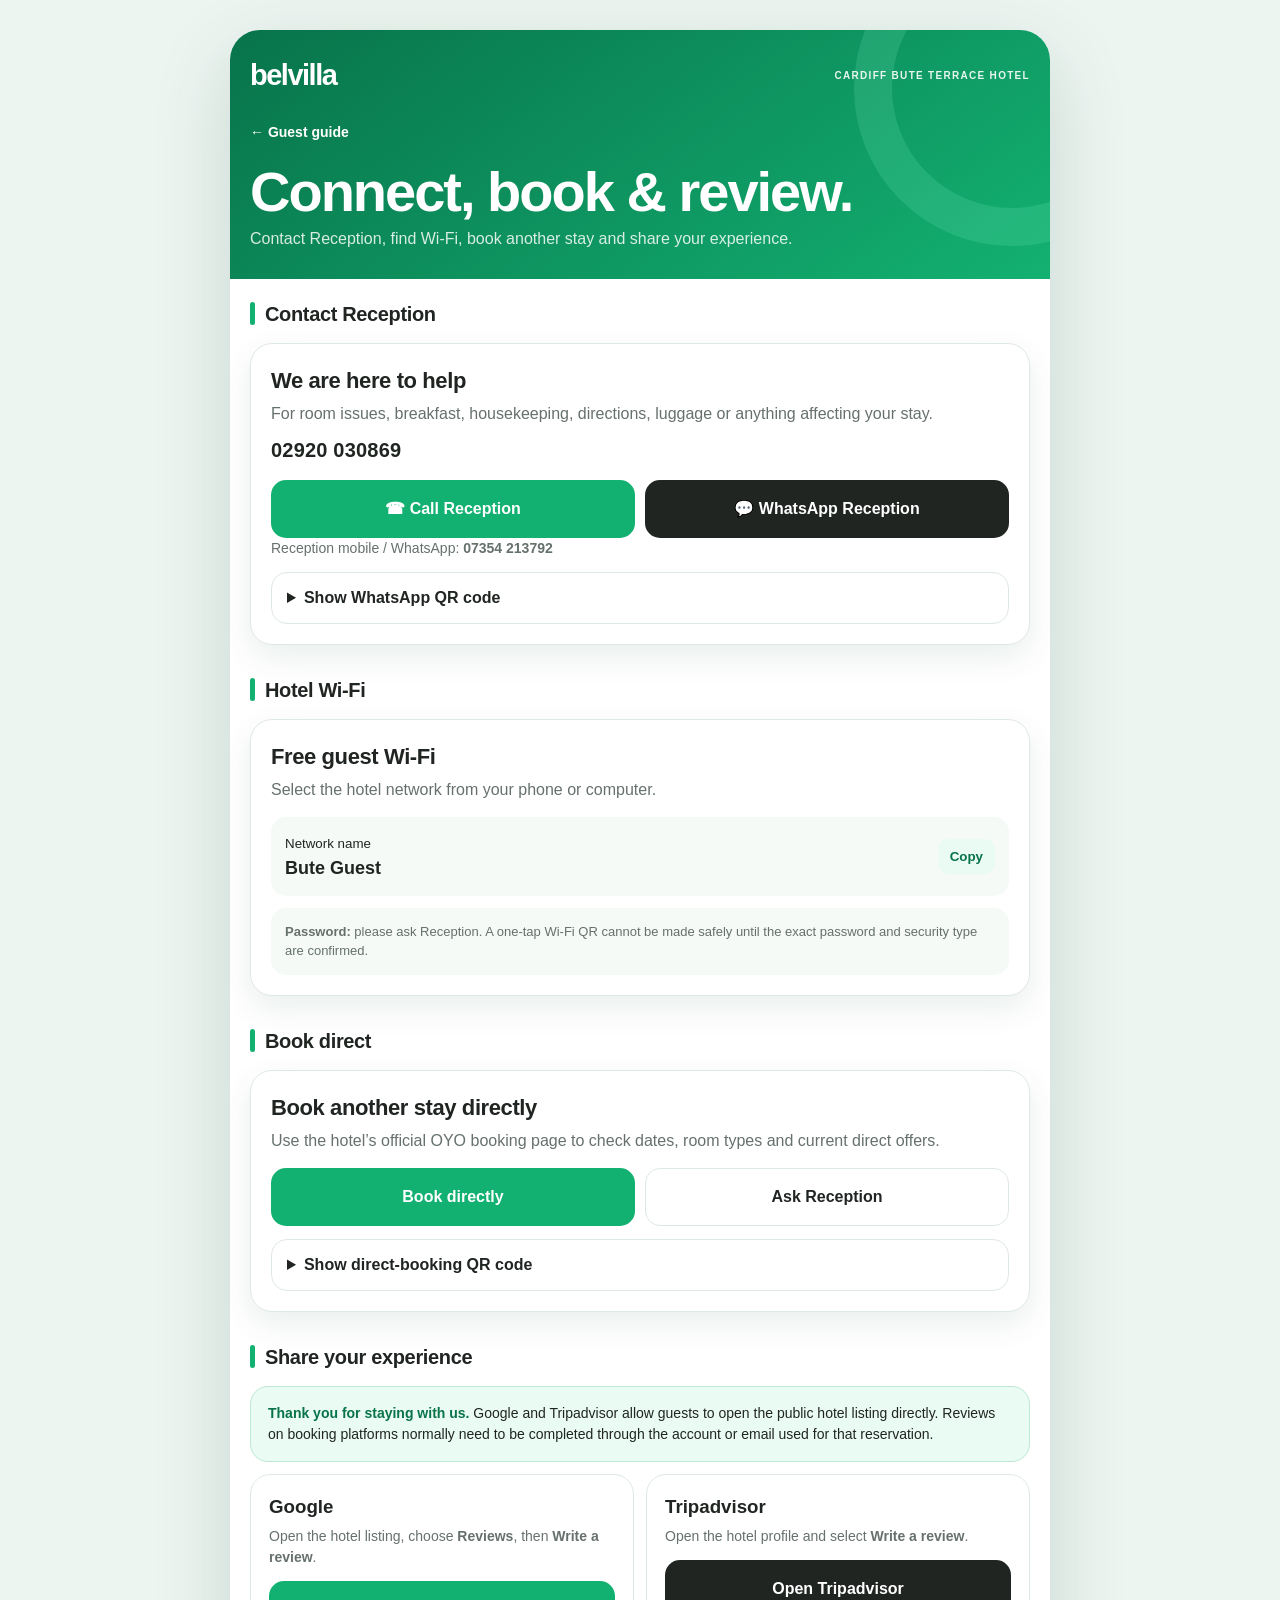
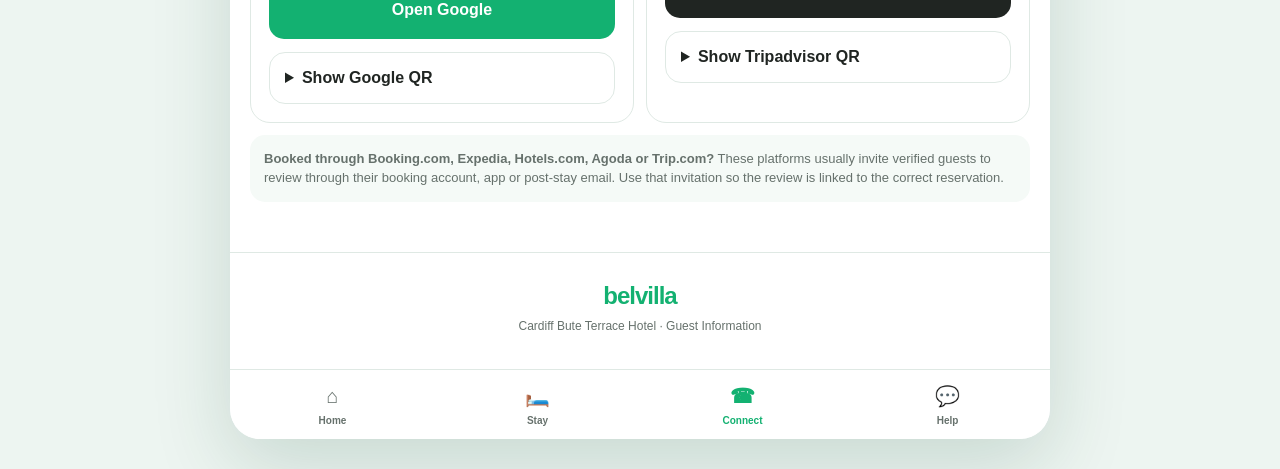
==== guest-guide/connect.html @ 3f39a5e8 "Add contact booking Wi-Fi and reviews hub" ====
<!doctype html><html lang="en-GB"><head><meta charset="utf-8"><meta name="viewport" content="width=device-width,initial-scale=1,viewport-fit=cover"><meta name="theme-color" content="#13b171"><meta name="robots" content="noindex,nofollow"><meta name="description" content="Reception contact, Wi-Fi, direct booking and review links for Cardiff Bute Terrace Hotel by Belvilla."><title>Contact, Book & Review | Guest Guide</title><link rel="stylesheet" href="styles.css"><style>.button-grid{display:grid;grid-template-columns:1fr 1fr;gap:10px;margin-top:15px}.big-button{display:flex;min-height:58px;align-items:center;justify-content:center;padding:14px;border-radius:15px;text-decoration:none;text-align:center;font-weight:850;background:#13b171;color:#fff}.big-button.secondary{background:#202522}.big-button.light{border:1px solid #dfe9e4;background:#fff;color:#202522}.detail{margin-top:10px;color:#66716c;font-size:14px}.qr-toggle{margin-top:13px;border:1px solid #dfe9e4;border-radius:16px;background:#fff}.qr-toggle summary{cursor:pointer;padding:13px 15px;font-weight:800}.qr-body{padding:0 15px 15px;text-align:center}.qr-body img{display:block;width:210px;max-width:100%;height:auto;margin:2px auto 10px;border:10px solid #fff;border-radius:12px}.qr-body small{display:block;color:#66716c}.service-card{padding:20px;border:1px solid #dfe9e4;border-radius:22px;background:#fff;box-shadow:0 12px 32px rgba(10,73,48,.09)}.service-card+.service-card{margin-top:12px}.service-card h3{margin:0 0 5px;font-size:22px;letter-spacing:-.4px}.service-card p{margin:0;color:#66716c}.number{display:block;margin-top:9px;font-size:20px;font-weight:850;letter-spacing:.2px}.wifi-name{display:flex;align-items:center;justify-content:space-between;gap:12px;margin-top:15px;padding:14px;border-radius:15px;background:#f5faf7}.wifi-name strong{font-size:18px}.copy{border:0;border-radius:11px;padding:10px 12px;background:#eafbf4;color:#08734b;font-weight:850;cursor:pointer}.platform-note{margin-top:12px;padding:14px;border-radius:15px;background:#f5faf7;color:#66716c;font-size:13px}.review-grid{display:grid;grid-template-columns:1fr 1fr;gap:12px}.review-card{padding:18px;border:1px solid #dfe9e4;border-radius:20px;background:#fff}.review-card h3{margin:0 0 5px}.review-card p{margin:0 0 13px;color:#66716c;font-size:14px}@media(max-width:520px){.button-grid,.review-grid{grid-template-columns:1fr}}</style></head><body><div class="app"><header class="top"><div class="brandrow"><div class="brand">belvilla</div><div class="hotel">Cardiff Bute Terrace Hotel</div></div><a class="back" href="index.html">← Guest guide</a><h1>Connect, book & review.</h1><p>Contact Reception, find Wi-Fi, book another stay and share your experience.</p></header><main class="content"><section class="section"><h2>Contact Reception</h2><div class="service-card"><h3>We are here to help</h3><p>For room issues, breakfast, housekeeping, directions, luggage or anything affecting your stay.</p><span class="number">02920 030869</span><div class="button-grid"><a class="big-button" href="tel:+442920030869">☎ Call Reception</a><a class="big-button secondary" href="https://wa.me/447354213792?text=Hello%20Cardiff%20Bute%20Terrace%20Hotel%2C%20I%20need%20assistance%20with%20my%20stay." target="_blank" rel="noopener">💬 WhatsApp Reception</a></div><p class="detail">Reception mobile / WhatsApp: <strong>07354 213792</strong></p><details class="qr-toggle"><summary>Show WhatsApp QR code</summary><div class="qr-body"><img src="https://quickchart.io/qr?size=240&amp;margin=2&amp;ecLevel=H&amp;text=https%3A%2F%2Fwa.me%2F447354213792%3Ftext%3DHello%20Cardiff%20Bute%20Terrace%20Hotel%2C%20I%20need%20assistance%20with%20my%20stay." alt="QR code to message Reception on WhatsApp"><small>Scan from another phone to open WhatsApp.</small></div></details></div></section><section class="section"><h2>Hotel Wi-Fi</h2><div class="service-card"><h3>Free guest Wi-Fi</h3><p>Select the hotel network from your phone or computer.</p><div class="wifi-name"><div><small>Network name</small><br><strong id="wifiNetwork">Bute Guest</strong></div><button class="copy" type="button" onclick="copyWifi()">Copy</button></div><div class="platform-note"><strong>Password:</strong> please ask Reception. A one-tap Wi-Fi QR cannot be made safely until the exact password and security type are confirmed.</div></div></section><section class="section"><h2>Book direct</h2><div class="service-card"><h3>Book another stay directly</h3><p>Use the hotel’s official OYO booking page to check dates, room types and current direct offers.</p><div class="button-grid"><a class="big-button" href="https://www.oyorooms.com/gb/356166/" target="_blank" rel="noopener">Book directly</a><a class="big-button light" href="tel:+442920030869">Ask Reception</a></div><details class="qr-toggle"><summary>Show direct-booking QR code</summary><div class="qr-body"><img src="https://quickchart.io/qr?size=240&amp;margin=2&amp;ecLevel=H&amp;text=https%3A%2F%2Fwww.oyorooms.com%2Fgb%2F356166%2F" alt="QR code for direct booking"><small>Scan to open the official direct-booking page.</small></div></details></div></section><section class="section"><h2>Share your experience</h2><div class="notice"><strong>Thank you for staying with us.</strong> Google and Tripadvisor allow guests to open the public hotel listing directly. Reviews on booking platforms normally need to be completed through the account or email used for that reservation.</div><div class="review-grid" style="margin-top:12px"><article class="review-card"><h3>Google</h3><p>Open the hotel listing, choose <strong>Reviews</strong>, then <strong>Write a review</strong>.</p><a class="big-button" href="https://www.google.com/maps/search/?api=1&amp;query=Cardiff%20Bute%20Terrace%20Hotel%20By%20Belvilla" target="_blank" rel="noopener">Open Google</a><details class="qr-toggle"><summary>Show Google QR</summary><div class="qr-body"><img src="https://quickchart.io/qr?size=240&amp;margin=2&amp;ecLevel=H&amp;text=https%3A%2F%2Fwww.google.com%2Fmaps%2Fsearch%2F%3Fapi%3D1%26query%3DCardiff%20Bute%20Terrace%20Hotel%20By%20Belvilla" alt="QR code for Google hotel listing"></div></details></article><article class="review-card"><h3>Tripadvisor</h3><p>Open the hotel profile and select <strong>Write a review</strong>.</p><a class="big-button secondary" href="https://www.tripadvisor.co.uk/Hotel_Review-g186460-d34273105-Reviews-Cardiff_Bute_Terrace_Hotel_By_Belvilla-Cardiff_South_Wales_Wales.html" target="_blank" rel="noopener">Open Tripadvisor</a><details class="qr-toggle"><summary>Show Tripadvisor QR</summary><div class="qr-body"><img src="https://quickchart.io/qr?size=240&amp;margin=2&amp;ecLevel=H&amp;text=https%3A%2F%2Fwww.tripadvisor.co.uk%2FHotel_Review-g186460-d34273105-Reviews-Cardiff_Bute_Terrace_Hotel_By_Belvilla-Cardiff_South_Wales_Wales.html" alt="QR code for Tripadvisor hotel profile"></div></details></article></div><div class="platform-note"><strong>Booked through Booking.com, Expedia, Hotels.com, Agoda or Trip.com?</strong> These platforms usually invite verified guests to review through their booking account, app or post-stay email. Use that invitation so the review is linked to the correct reservation.</div></section></main><footer><div class="footer-brand">belvilla</div>Cardiff Bute Terrace Hotel · Guest Information</footer><nav class="footer-nav"><a href="index.html"><span>⌂</span>Home</a><a href="stay.html"><span>🛏️</span>Stay</a><a class="active" href="connect.html"><span>☎</span>Connect</a><a href="help.html"><span>💬</span>Help</a></nav></div><script>function copyWifi(){navigator.clipboard&&navigator.clipboard.writeText('Bute Guest');const b=document.querySelector('.copy');b.textContent='Copied';setTimeout(()=>b.textContent='Copy',1500)}</script></body></html>
---- guest-guide/styles.css ----
:root{--green:#13b171;--deep:#08734b;--mint:#83f1c5;--mint-soft:#eafbf4;--ink:#202522;--muted:#66716c;--line:#dfe9e4;--soft:#f5faf7;--white:#fff;--shadow:0 12px 32px rgba(10,73,48,.09);--radius:22px}*{box-sizing:border-box}html{scroll-behavior:smooth}body{margin:0;background:#edf5f1;color:var(--ink);font-family:Inter,-apple-system,BlinkMacSystemFont,"Segoe UI",Arial,sans-serif;line-height:1.5;-webkit-font-smoothing:antialiased}a{color:inherit}button,a{-webkit-tap-highlight-color:transparent}.app{max-width:820px;min-height:100vh;margin:auto;background:var(--white)}.top{position:relative;overflow:hidden;padding:24px 20px 28px;color:#fff;background:linear-gradient(145deg,var(--deep),var(--green))}.top:after{content:"";position:absolute;width:240px;height:240px;right:-120px;top:-100px;border:38px solid rgba(131,241,197,.16);border-radius:50%}.brandrow{position:relative;z-index:1;display:flex;align-items:center;justify-content:space-between;gap:14px}.brand{font-size:29px;font-weight:850;letter-spacing:-1.5px}.hotel{max-width:230px;text-align:right;font-size:10px;font-weight:700;line-height:1.4;letter-spacing:.13em;text-transform:uppercase;opacity:.9}.back{position:relative;z-index:1;display:inline-flex;align-items:center;gap:8px;margin-top:24px;color:#fff;text-decoration:none;font-size:14px;font-weight:700}.top h1{position:relative;z-index:1;margin:20px 0 7px;font-size:clamp(34px,9vw,56px);line-height:1;letter-spacing:-2px}.top p{position:relative;z-index:1;margin:0;max-width:580px;color:rgba(255,255,255,.84);font-size:16px}.home-hero{padding-bottom:35px}.home-hero h1{margin-top:38px}.content{padding:20px}.notice{padding:16px 17px;border:1px solid #bde8d3;border-radius:18px;background:var(--mint-soft);font-size:14px}.notice strong{color:var(--deep)}.section{margin:0 0 30px}.section h2{display:flex;align-items:center;gap:10px;margin:0 0 14px;font-size:20px;letter-spacing:-.35px}.section h2:before{content:"";width:5px;height:23px;border-radius:8px;background:var(--green)}.grid{display:grid;grid-template-columns:repeat(2,1fr);gap:12px}.menu-card,.info-card,.action{border:1px solid var(--line);border-radius:var(--radius);background:#fff;box-shadow:var(--shadow)}.menu-card{min-height:150px;padding:18px;text-decoration:none;transition:.16s transform}.menu-card:active,.action:active{transform:scale(.985)}.menu-card .emoji{display:grid;place-items:center;width:46px;height:46px;margin-bottom:22px;border-radius:15px;background:var(--mint-soft);font-size:23px}.menu-card strong{display:block;margin-bottom:4px;font-size:17px}.menu-card small{color:var(--muted);font-size:13px}.quick{display:grid;grid-template-columns:repeat(3,1fr);gap:10px}.action{display:flex;min-height:86px;padding:14px;align-items:center;justify-content:center;gap:8px;text-align:center;text-decoration:none;font-size:14px;font-weight:750}.action.primary{color:#fff;border-color:var(--green);background:var(--green)}.action.dark{color:#fff;border-color:var(--ink);background:var(--ink)}.feature{padding:20px;border:1px solid var(--line);border-radius:var(--radius);background:#fff;box-shadow:var(--shadow)}.feature h3{margin:0 0 7px;font-size:23px;letter-spacing:-.5px}.feature p{margin:0;color:var(--muted)}.time-grid{display:grid;grid-template-columns:1fr 1fr;gap:10px;margin-top:17px}.time{padding:15px;border-radius:16px;background:var(--soft)}.time small{display:block;margin-bottom:5px;color:var(--muted);font-size:11px;font-weight:800;letter-spacing:.1em;text-transform:uppercase}.time strong{font-size:18px}.list{display:grid;gap:11px}.row{display:grid;grid-template-columns:43px 1fr;gap:13px;padding:17px;border:1px solid var(--line);border-radius:19px;background:#fff}.row .icon{display:grid;place-items:center;width:43px;height:43px;border-radius:14px;background:var(--mint-soft);font-size:21px}.row h3{margin:0 0 3px;font-size:16px}.row p{margin:0;color:var(--muted);font-size:14px}.link-list{display:grid;gap:11px}.link{display:flex;align-items:center;justify-content:space-between;gap:15px;padding:16px 17px;border:1px solid var(--line);border-radius:18px;text-decoration:none;background:#fff}.link div{min-width:0}.link strong{display:block}.link small{display:block;color:var(--muted);white-space:normal}.arrow{color:var(--green);font-size:21px;font-weight:800}.tag{display:inline-flex;margin-top:7px;padding:4px 8px;border-radius:999px;color:var(--deep);background:var(--mint-soft);font-size:11px;font-weight:800}.emergency{padding:20px;border-radius:var(--radius);color:#fff;background:#242927}.emergency h3{margin:0 0 8px;font-size:24px}.emergency p{margin:0 0 14px;color:rgba(255,255,255,.72)}.emergency-grid{display:grid;grid-template-columns:1fr 1fr;gap:10px}.emergency a{display:block;padding:14px;border-radius:15px;color:var(--ink);text-align:center;text-decoration:none;background:var(--mint);font-weight:850}.faq details{margin-bottom:10px;padding:16px;border:1px solid var(--line);border-radius:17px;background:#fff}.faq summary{cursor:pointer;font-weight:800}.faq p{margin:11px 0 0;color:var(--muted);font-size:14px}.footer-nav{position:sticky;bottom:0;z-index:5;display:grid;grid-template-columns:repeat(4,1fr);border-top:1px solid var(--line);background:rgba(255,255,255,.96);backdrop-filter:blur(12px)}.footer-nav a{padding:11px 5px;text-align:center;text-decoration:none;color:var(--muted);font-size:10px;font-weight:800}.footer-nav span{display:block;margin-bottom:2px;font-size:20px}.footer-nav a.active{color:var(--green)}footer{padding:25px 20px 34px;border-top:1px solid var(--line);text-align:center;color:var(--muted);font-size:12px}.footer-brand{margin-bottom:3px;color:var(--green);font-size:24px;font-weight:850;letter-spacing:-1px}@media(max-width:520px){.content{padding:17px}.grid{grid-template-columns:1fr 1fr}.quick{grid-template-columns:1fr}.time-grid,.emergency-grid{grid-template-columns:1fr}.hotel{max-width:155px;font-size:8.5px}.menu-card{min-height:142px;padding:16px}.menu-card .emoji{margin-bottom:17px}}@media(min-width:821px){body{padding:30px 0}.app{overflow:hidden;border-radius:30px;box-shadow:0 26px 80px rgba(8,70,46,.16)}.footer-nav{border-radius:0 0 30px 30px}}
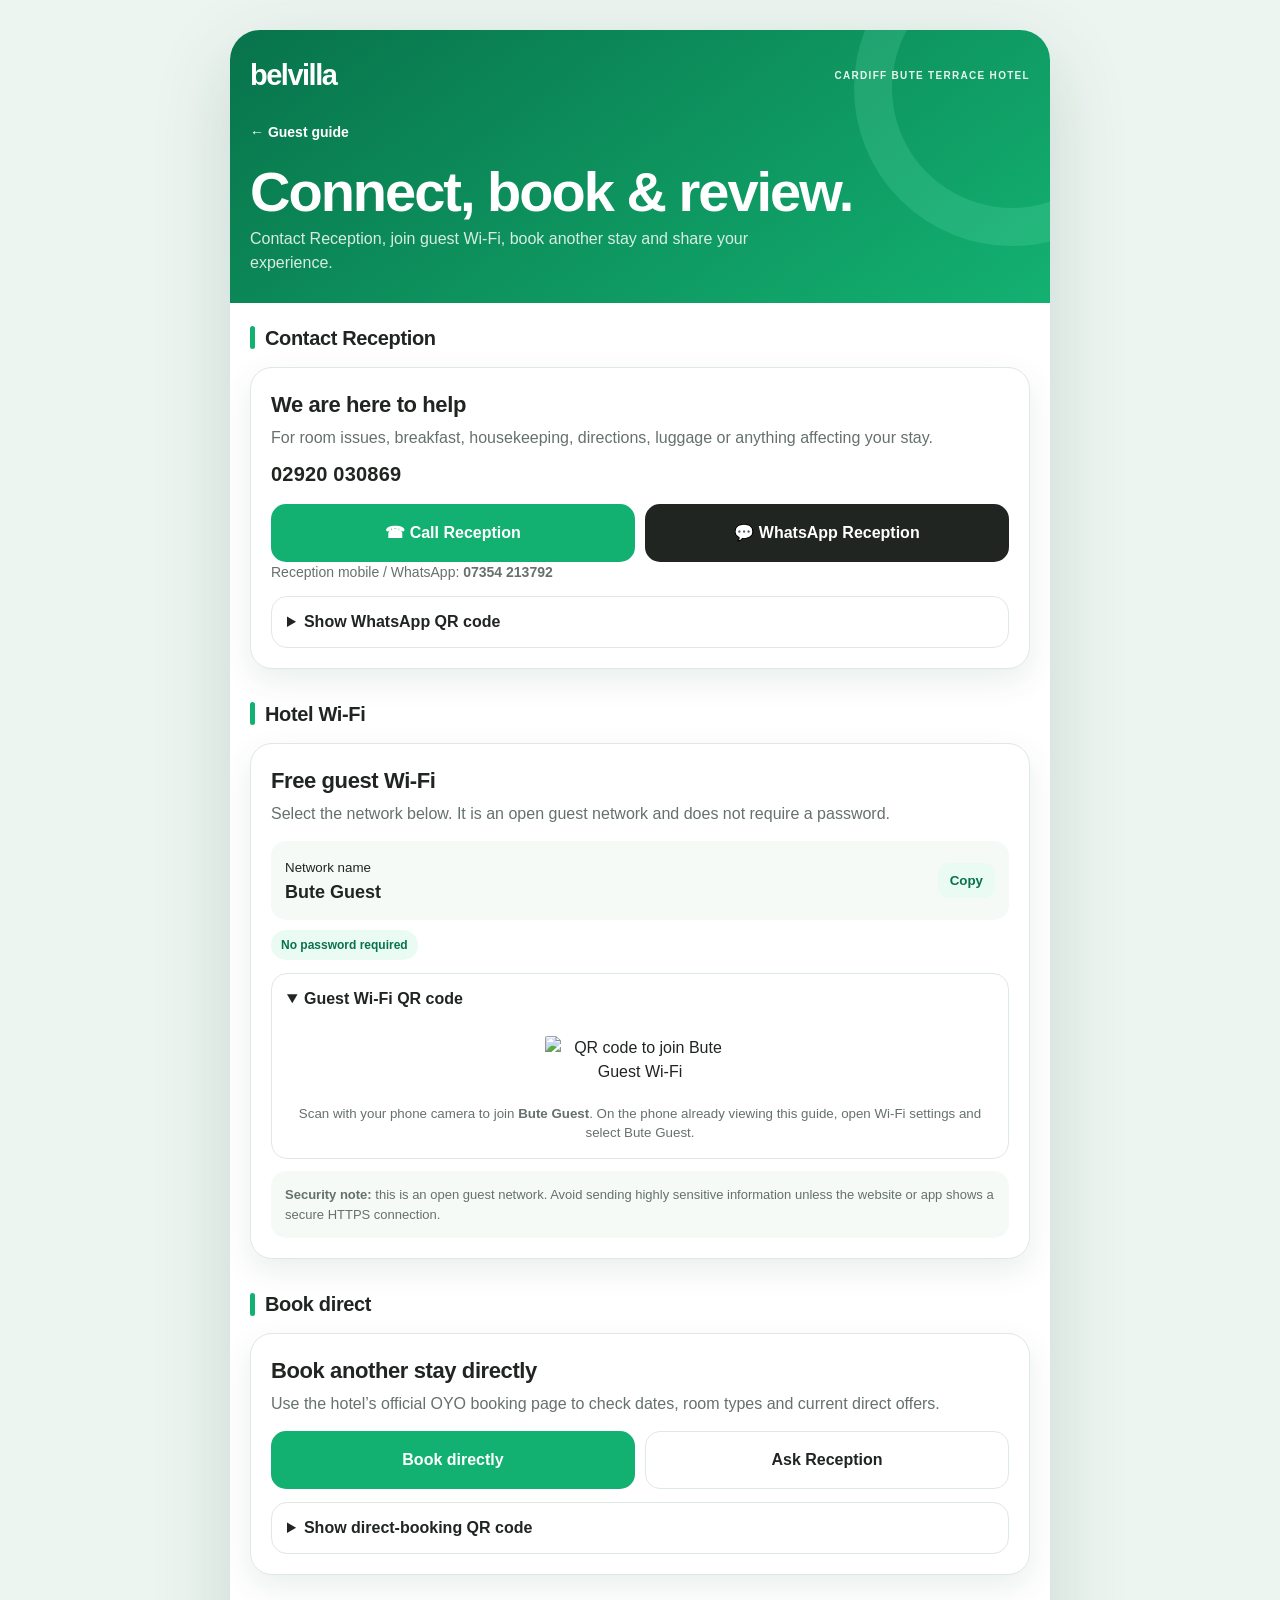
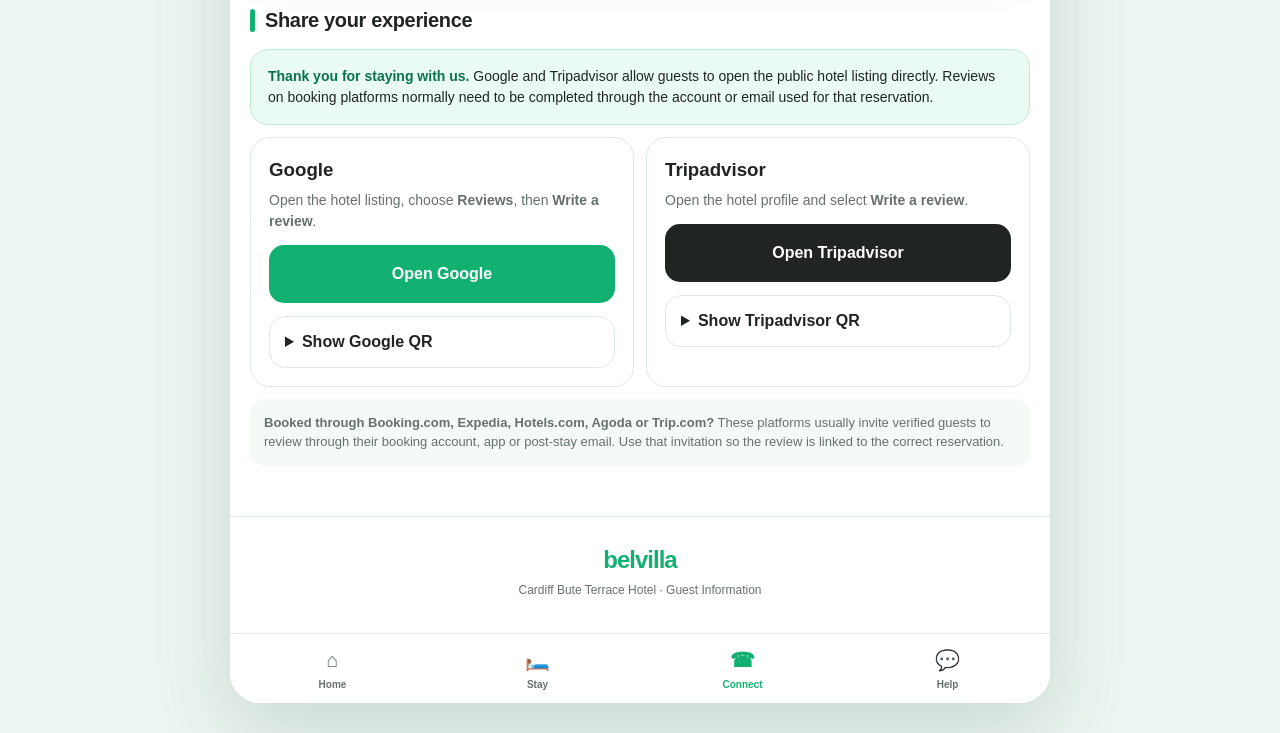
==== commit 4c7943f2: "Add open Wi-Fi QR and confirmed hotel contact details" ====
--- a/guest-guide/connect.html
+++ b/guest-guide/connect.html
@@ -1 +1 @@
-<!doctype html><html lang="en-GB"><head><meta charset="utf-8"><meta name="viewport" content="width=device-width,initial-scale=1,viewport-fit=cover"><meta name="theme-color" content="#13b171"><meta name="robots" content="noindex,nofollow"><meta name="description" content="Reception contact, Wi-Fi, direct booking and review links for Cardiff Bute Terrace Hotel by Belvilla."><title>Contact, Book & Review | Guest Guide</title><link rel="stylesheet" href="styles.css"><style>.button-grid{display:grid;grid-template-columns:1fr 1fr;gap:10px;margin-top:15px}.big-button{display:flex;min-height:58px;align-items:center;justify-content:center;padding:14px;border-radius:15px;text-decoration:none;text-align:center;font-weight:850;background:#13b171;color:#fff}.big-button.secondary{background:#202522}.big-button.light{border:1px solid #dfe9e4;background:#fff;color:#202522}.detail{margin-top:10px;color:#66716c;font-size:14px}.qr-toggle{margin-top:13px;border:1px solid #dfe9e4;border-radius:16px;background:#fff}.qr-toggle summary{cursor:pointer;padding:13px 15px;font-weight:800}.qr-body{padding:0 15px 15px;text-align:center}.qr-body img{display:block;width:210px;max-width:100%;height:auto;margin:2px auto 10px;border:10px solid #fff;border-radius:12px}.qr-body small{display:block;color:#66716c}.service-card{padding:20px;border:1px solid #dfe9e4;border-radius:22px;background:#fff;box-shadow:0 12px 32px rgba(10,73,48,.09)}.service-card+.service-card{margin-top:12px}.service-card h3{margin:0 0 5px;font-size:22px;letter-spacing:-.4px}.service-card p{margin:0;color:#66716c}.number{display:block;margin-top:9px;font-size:20px;font-weight:850;letter-spacing:.2px}.wifi-name{display:flex;align-items:center;justify-content:space-between;gap:12px;margin-top:15px;padding:14px;border-radius:15px;background:#f5faf7}.wifi-name strong{font-size:18px}.copy{border:0;border-radius:11px;padding:10px 12px;background:#eafbf4;color:#08734b;font-weight:850;cursor:pointer}.platform-note{margin-top:12px;padding:14px;border-radius:15px;background:#f5faf7;color:#66716c;font-size:13px}.review-grid{display:grid;grid-template-columns:1fr 1fr;gap:12px}.review-card{padding:18px;border:1px solid #dfe9e4;border-radius:20px;background:#fff}.review-card h3{margin:0 0 5px}.review-card p{margin:0 0 13px;color:#66716c;font-size:14px}@media(max-width:520px){.button-grid,.review-grid{grid-template-columns:1fr}}</style></head><body><div class="app"><header class="top"><div class="brandrow"><div class="brand">belvilla</div><div class="hotel">Cardiff Bute Terrace Hotel</div></div><a class="back" href="index.html">← Guest guide</a><h1>Connect, book & review.</h1><p>Contact Reception, find Wi-Fi, book another stay and share your experience.</p></header><main class="content"><section class="section"><h2>Contact Reception</h2><div class="service-card"><h3>We are here to help</h3><p>For room issues, breakfast, housekeeping, directions, luggage or anything affecting your stay.</p><span class="number">02920 030869</span><div class="button-grid"><a class="big-button" href="tel:+442920030869">☎ Call Reception</a><a class="big-button secondary" href="https://wa.me/447354213792?text=Hello%20Cardiff%20Bute%20Terrace%20Hotel%2C%20I%20need%20assistance%20with%20my%20stay." target="_blank" rel="noopener">💬 WhatsApp Reception</a></div><p class="detail">Reception mobile / WhatsApp: <strong>07354 213792</strong></p><details class="qr-toggle"><summary>Show WhatsApp QR code</summary><div class="qr-body"><img src="https://quickchart.io/qr?size=240&amp;margin=2&amp;ecLevel=H&amp;text=https%3A%2F%2Fwa.me%2F447354213792%3Ftext%3DHello%20Cardiff%20Bute%20Terrace%20Hotel%2C%20I%20need%20assistance%20with%20my%20stay." alt="QR code to message Reception on WhatsApp"><small>Scan from another phone to open WhatsApp.</small></div></details></div></section><section class="section"><h2>Hotel Wi-Fi</h2><div class="service-card"><h3>Free guest Wi-Fi</h3><p>Select the hotel network from your phone or computer.</p><div class="wifi-name"><div><small>Network name</small><br><strong id="wifiNetwork">Bute Guest</strong></div><button class="copy" type="button" onclick="copyWifi()">Copy</button></div><div class="platform-note"><strong>Password:</strong> please ask Reception. A one-tap Wi-Fi QR cannot be made safely until the exact password and security type are confirmed.</div></div></section><section class="section"><h2>Book direct</h2><div class="service-card"><h3>Book another stay directly</h3><p>Use the hotel’s official OYO booking page to check dates, room types and current direct offers.</p><div class="button-grid"><a class="big-button" href="https://www.oyorooms.com/gb/356166/" target="_blank" rel="noopener">Book directly</a><a class="big-button light" href="tel:+442920030869">Ask Reception</a></div><details class="qr-toggle"><summary>Show direct-booking QR code</summary><div class="qr-body"><img src="https://quickchart.io/qr?size=240&amp;margin=2&amp;ecLevel=H&amp;text=https%3A%2F%2Fwww.oyorooms.com%2Fgb%2F356166%2F" alt="QR code for direct booking"><small>Scan to open the official direct-booking page.</small></div></details></div></section><section class="section"><h2>Share your experience</h2><div class="notice"><strong>Thank you for staying with us.</strong> Google and Tripadvisor allow guests to open the public hotel listing directly. Reviews on booking platforms normally need to be completed through the account or email used for that reservation.</div><div class="review-grid" style="margin-top:12px"><article class="review-card"><h3>Google</h3><p>Open the hotel listing, choose <strong>Reviews</strong>, then <strong>Write a review</strong>.</p><a class="big-button" href="https://www.google.com/maps/search/?api=1&amp;query=Cardiff%20Bute%20Terrace%20Hotel%20By%20Belvilla" target="_blank" rel="noopener">Open Google</a><details class="qr-toggle"><summary>Show Google QR</summary><div class="qr-body"><img src="https://quickchart.io/qr?size=240&amp;margin=2&amp;ecLevel=H&amp;text=https%3A%2F%2Fwww.google.com%2Fmaps%2Fsearch%2F%3Fapi%3D1%26query%3DCardiff%20Bute%20Terrace%20Hotel%20By%20Belvilla" alt="QR code for Google hotel listing"></div></details></article><article class="review-card"><h3>Tripadvisor</h3><p>Open the hotel profile and select <strong>Write a review</strong>.</p><a class="big-button secondary" href="https://www.tripadvisor.co.uk/Hotel_Review-g186460-d34273105-Reviews-Cardiff_Bute_Terrace_Hotel_By_Belvilla-Cardiff_South_Wales_Wales.html" target="_blank" rel="noopener">Open Tripadvisor</a><details class="qr-toggle"><summary>Show Tripadvisor QR</summary><div class="qr-body"><img src="https://quickchart.io/qr?size=240&amp;margin=2&amp;ecLevel=H&amp;text=https%3A%2F%2Fwww.tripadvisor.co.uk%2FHotel_Review-g186460-d34273105-Reviews-Cardiff_Bute_Terrace_Hotel_By_Belvilla-Cardiff_South_Wales_Wales.html" alt="QR code for Tripadvisor hotel profile"></div></details></article></div><div class="platform-note"><strong>Booked through Booking.com, Expedia, Hotels.com, Agoda or Trip.com?</strong> These platforms usually invite verified guests to review through their booking account, app or post-stay email. Use that invitation so the review is linked to the correct reservation.</div></section></main><footer><div class="footer-brand">belvilla</div>Cardiff Bute Terrace Hotel · Guest Information</footer><nav class="footer-nav"><a href="index.html"><span>⌂</span>Home</a><a href="stay.html"><span>🛏️</span>Stay</a><a class="active" href="connect.html"><span>☎</span>Connect</a><a href="help.html"><span>💬</span>Help</a></nav></div><script>function copyWifi(){navigator.clipboard&&navigator.clipboard.writeText('Bute Guest');const b=document.querySelector('.copy');b.textContent='Copied';setTimeout(()=>b.textContent='Copy',1500)}</script></body></html>+<!doctype html><html lang="en-GB"><head><meta charset="utf-8"><meta name="viewport" content="width=device-width,initial-scale=1,viewport-fit=cover"><meta name="theme-color" content="#13b171"><meta name="robots" content="noindex,nofollow"><meta name="description" content="Reception contact, Wi-Fi, direct booking and review links for Cardiff Bute Terrace Hotel by Belvilla."><title>Contact, Book & Review | Guest Guide</title><link rel="stylesheet" href="styles.css"><style>.button-grid{display:grid;grid-template-columns:1fr 1fr;gap:10px;margin-top:15px}.big-button{display:flex;min-height:58px;align-items:center;justify-content:center;padding:14px;border-radius:15px;text-decoration:none;text-align:center;font-weight:850;background:#13b171;color:#fff}.big-button.secondary{background:#202522}.big-button.light{border:1px solid #dfe9e4;background:#fff;color:#202522}.detail{margin-top:10px;color:#66716c;font-size:14px}.qr-toggle{margin-top:13px;border:1px solid #dfe9e4;border-radius:16px;background:#fff}.qr-toggle summary{cursor:pointer;padding:13px 15px;font-weight:800}.qr-body{padding:0 15px 15px;text-align:center}.qr-body img{display:block;width:210px;max-width:100%;height:auto;margin:2px auto 10px;border:10px solid #fff;border-radius:12px}.qr-body small{display:block;color:#66716c}.service-card{padding:20px;border:1px solid #dfe9e4;border-radius:22px;background:#fff;box-shadow:0 12px 32px rgba(10,73,48,.09)}.service-card+.service-card{margin-top:12px}.service-card h3{margin:0 0 5px;font-size:22px;letter-spacing:-.4px}.service-card p{margin:0;color:#66716c}.number{display:block;margin-top:9px;font-size:20px;font-weight:850;letter-spacing:.2px}.wifi-name{display:flex;align-items:center;justify-content:space-between;gap:12px;margin-top:15px;padding:14px;border-radius:15px;background:#f5faf7}.wifi-name strong{font-size:18px}.copy{border:0;border-radius:11px;padding:10px 12px;background:#eafbf4;color:#08734b;font-weight:850;cursor:pointer}.platform-note{margin-top:12px;padding:14px;border-radius:15px;background:#f5faf7;color:#66716c;font-size:13px}.review-grid{display:grid;grid-template-columns:1fr 1fr;gap:12px}.review-card{padding:18px;border:1px solid #dfe9e4;border-radius:20px;background:#fff}.review-card h3{margin:0 0 5px}.review-card p{margin:0 0 13px;color:#66716c;font-size:14px}.open-badge{display:inline-flex;margin-top:10px;padding:6px 10px;border-radius:999px;background:#eafbf4;color:#08734b;font-size:12px;font-weight:850}@media(max-width:520px){.button-grid,.review-grid{grid-template-columns:1fr}}</style></head><body><div class="app"><header class="top"><div class="brandrow"><div class="brand">belvilla</div><div class="hotel">Cardiff Bute Terrace Hotel</div></div><a class="back" href="index.html">← Guest guide</a><h1>Connect, book & review.</h1><p>Contact Reception, join guest Wi-Fi, book another stay and share your experience.</p></header><main class="content"><section class="section"><h2>Contact Reception</h2><div class="service-card"><h3>We are here to help</h3><p>For room issues, breakfast, housekeeping, directions, luggage or anything affecting your stay.</p><span class="number">02920 030869</span><div class="button-grid"><a class="big-button" href="tel:+442920030869">☎ Call Reception</a><a class="big-button secondary" href="https://wa.me/447354213792?text=Hello%20Cardiff%20Bute%20Terrace%20Hotel%2C%20I%20need%20assistance%20with%20my%20stay." target="_blank" rel="noopener">💬 WhatsApp Reception</a></div><p class="detail">Reception mobile / WhatsApp: <strong>07354 213792</strong></p><details class="qr-toggle"><summary>Show WhatsApp QR code</summary><div class="qr-body"><img src="https://quickchart.io/qr?size=240&amp;margin=2&amp;ecLevel=H&amp;text=https%3A%2F%2Fwa.me%2F447354213792%3Ftext%3DHello%20Cardiff%20Bute%20Terrace%20Hotel%2C%20I%20need%20assistance%20with%20my%20stay." alt="QR code to message Reception on WhatsApp"><small>Scan from another phone to open WhatsApp.</small></div></details></div></section><section class="section"><h2>Hotel Wi-Fi</h2><div class="service-card"><h3>Free guest Wi-Fi</h3><p>Select the network below. It is an open guest network and does not require a password.</p><div class="wifi-name"><div><small>Network name</small><br><strong id="wifiNetwork">Bute Guest</strong></div><button class="copy" type="button" onclick="copyWifi()">Copy</button></div><span class="open-badge">No password required</span><details class="qr-toggle" open><summary>Guest Wi-Fi QR code</summary><div class="qr-body"><img src="https://quickchart.io/qr?size=260&amp;margin=2&amp;ecLevel=H&amp;text=WIFI%3AT%3Anopass%3BS%3ABute%20Guest%3B%3B" alt="QR code to join Bute Guest Wi-Fi"><small>Scan with your phone camera to join <strong>Bute Guest</strong>. On the phone already viewing this guide, open Wi-Fi settings and select Bute Guest.</small></div></details><div class="platform-note"><strong>Security note:</strong> this is an open guest network. Avoid sending highly sensitive information unless the website or app shows a secure HTTPS connection.</div></div></section><section class="section"><h2>Book direct</h2><div class="service-card"><h3>Book another stay directly</h3><p>Use the hotel’s official OYO booking page to check dates, room types and current direct offers.</p><div class="button-grid"><a class="big-button" href="https://www.oyorooms.com/gb/356166/" target="_blank" rel="noopener">Book directly</a><a class="big-button light" href="tel:+442920030869">Ask Reception</a></div><details class="qr-toggle"><summary>Show direct-booking QR code</summary><div class="qr-body"><img src="https://quickchart.io/qr?size=240&amp;margin=2&amp;ecLevel=H&amp;text=https%3A%2F%2Fwww.oyorooms.com%2Fgb%2F356166%2F" alt="QR code for direct booking"><small>Scan to open the official direct-booking page.</small></div></details></div></section><section class="section"><h2>Share your experience</h2><div class="notice"><strong>Thank you for staying with us.</strong> Google and Tripadvisor allow guests to open the public hotel listing directly. Reviews on booking platforms normally need to be completed through the account or email used for that reservation.</div><div class="review-grid" style="margin-top:12px"><article class="review-card"><h3>Google</h3><p>Open the hotel listing, choose <strong>Reviews</strong>, then <strong>Write a review</strong>.</p><a class="big-button" href="https://www.google.com/maps/search/?api=1&amp;query=Cardiff%20Bute%20Terrace%20Hotel%20By%20Belvilla" target="_blank" rel="noopener">Open Google</a><details class="qr-toggle"><summary>Show Google QR</summary><div class="qr-body"><img src="https://quickchart.io/qr?size=240&amp;margin=2&amp;ecLevel=H&amp;text=https%3A%2F%2Fwww.google.com%2Fmaps%2Fsearch%2F%3Fapi%3D1%26query%3DCardiff%20Bute%20Terrace%20Hotel%20By%20Belvilla" alt="QR code for Google hotel listing"></div></details></article><article class="review-card"><h3>Tripadvisor</h3><p>Open the hotel profile and select <strong>Write a review</strong>.</p><a class="big-button secondary" href="https://www.tripadvisor.co.uk/Hotel_Review-g186460-d34273105-Reviews-Cardiff_Bute_Terrace_Hotel_By_Belvilla-Cardiff_South_Wales_Wales.html" target="_blank" rel="noopener">Open Tripadvisor</a><details class="qr-toggle"><summary>Show Tripadvisor QR</summary><div class="qr-body"><img src="https://quickchart.io/qr?size=240&amp;margin=2&amp;ecLevel=H&amp;text=https%3A%2F%2Fwww.tripadvisor.co.uk%2FHotel_Review-g186460-d34273105-Reviews-Cardiff_Bute_Terrace_Hotel_By_Belvilla-Cardiff_South_Wales_Wales.html" alt="QR code for Tripadvisor hotel profile"></div></details></article></div><div class="platform-note"><strong>Booked through Booking.com, Expedia, Hotels.com, Agoda or Trip.com?</strong> These platforms usually invite verified guests to review through their booking account, app or post-stay email. Use that invitation so the review is linked to the correct reservation.</div></section></main><footer><div class="footer-brand">belvilla</div>Cardiff Bute Terrace Hotel · Guest Information</footer><nav class="footer-nav"><a href="index.html"><span>⌂</span>Home</a><a href="stay.html"><span>🛏️</span>Stay</a><a class="active" href="connect.html"><span>☎</span>Connect</a><a href="help.html"><span>💬</span>Help</a></nav></div><script>function copyWifi(){navigator.clipboard&&navigator.clipboard.writeText('Bute Guest');const b=document.querySelector('.copy');b.textContent='Copied';setTimeout(()=>b.textContent='Copy',1500)}</script></body></html>
